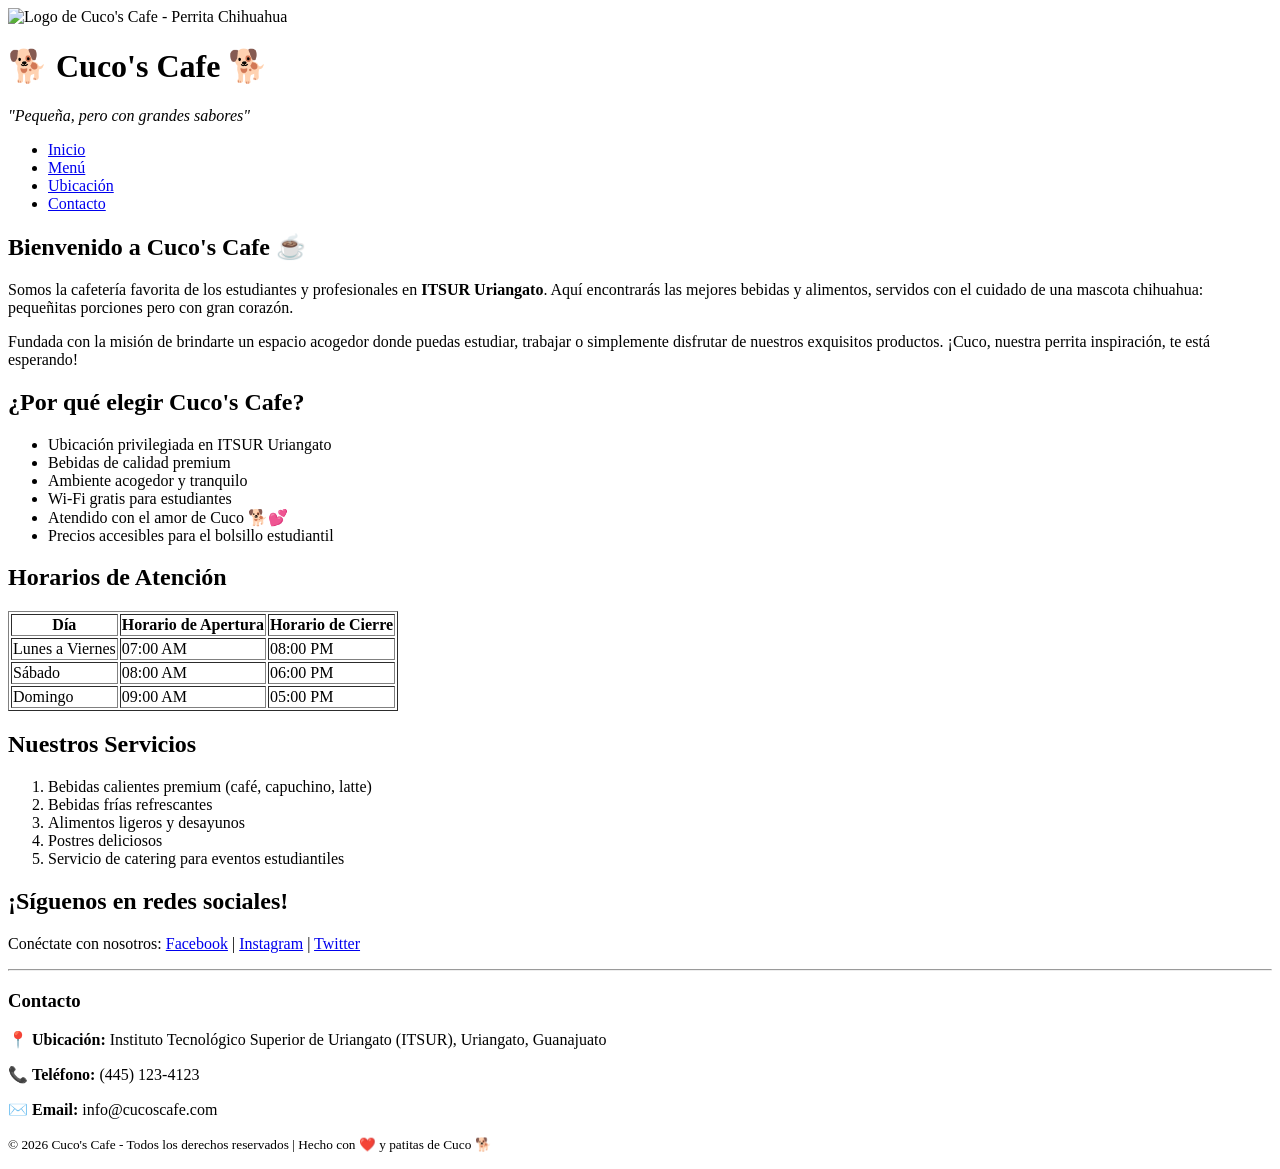
==== Frontend/Pages/index.html @ cb2fef87 "Cambios de estructura" ====
<!DOCTYPE html>
<html lang="es">
<head>
    <meta charset="UTF-8">
    <meta name="viewport" content="width=device-width, initial-scale=1.0">
    <title>Cuco's Cafe - Cafetería</title>
</head>
<body>
    <header>
        <div class="logo-placeholder">
            <img src="./Imagenes/Logotipo.png" alt="Logo de Cuco's Cafe - Perrita Chihuahua" width="400" height="300">
        </div>
        <h1>🐕 Cuco's Cafe 🐕</h1>
        <p><em>"Pequeña, pero con grandes sabores"</em></p>
    </header>

    <nav>
        <ul>
            <li><a href="index.html">Inicio</a></li>
            <li><a href="menu.html">Menú</a></li>
            <li><a href="ubicacion.html">Ubicación</a></li>
            <li><a href="contacto.html">Contacto</a></li>
        </ul>
    </nav>

    <main>
        <section>
            <article>
                <h2>Bienvenido a Cuco's Cafe ☕</h2>
                <p>
                    Somos la cafetería favorita de los estudiantes y profesionales en 
                    <strong>ITSUR Uriangato</strong>. Aquí encontrarás las mejores bebidas y alimentos, 
                    servidos con el cuidado de una mascota chihuahua: pequeñitas porciones 
                    pero con gran corazón.
                </p>
                <p>
                    Fundada con la misión de brindarte un espacio acogedor donde puedas estudiar, 
                    trabajar o simplemente disfrutar de nuestros exquisitos productos. 
                    ¡Cuco, nuestra perrita inspiración, te está esperando!
                </p>
            </article>

            <article>
                <h2>¿Por qué elegir Cuco's Cafe?</h2>
                <ul>
                    <li>Ubicación privilegiada en ITSUR Uriangato</li>
                    <li>Bebidas de calidad premium</li>
                    <li>Ambiente acogedor y tranquilo</li>
                    <li>Wi-Fi gratis para estudiantes</li>
                    <li>Atendido con el amor de Cuco 🐕💕</li>
                    <li>Precios accesibles para el bolsillo estudiantil</li>
                </ul>
            </article>
        </section>

        <section>
            <h2>Horarios de Atención</h2>
            <table border="1">
                <thead>
                    <tr>
                        <th>Día</th>
                        <th>Horario de Apertura</th>
                        <th>Horario de Cierre</th>
                    </tr>
                </thead>
                <tbody>
                    <tr>
                        <td>Lunes a Viernes</td>
                        <td>07:00 AM</td>
                        <td>08:00 PM</td>
                    </tr>
                    <tr>
                        <td>Sábado</td>
                        <td>08:00 AM</td>
                        <td>06:00 PM</td>
                    </tr>
                    <tr>
                        <td>Domingo</td>
                        <td>09:00 AM</td>
                        <td>05:00 PM</td>
                    </tr>
                </tbody>
            </table>
        </section>

        <section>
            <h2>Nuestros Servicios</h2>
            <ol>
                <li>Bebidas calientes premium (café, capuchino, latte)</li>
                <li>Bebidas frías refrescantes</li>
                <li>Alimentos ligeros y desayunos</li>
                <li>Postres deliciosos</li>
                <li>Servicio de catering para eventos estudiantiles</li>
            </ol>
        </section>

        <section>
            <h2>¡Síguenos en redes sociales!</h2>
            <p>
                Conéctate con nosotros:
                <a href="https://www.facebook.com" target="_blank">Facebook</a> | 
                <a href="https://www.instagram.com" target="_blank">Instagram</a> | 
                <a href="https://www.twitter.com" target="_blank">Twitter</a>
            </p>
        </section>
    </main>

    <footer>
        <hr>
        <h3>Contacto</h3>
        <p>📍 <strong>Ubicación:</strong> Instituto Tecnológico Superior de Uriangato (ITSUR), Uriangato, Guanajuato</p>
        <p>📞 <strong>Teléfono:</strong> (445) 123-4123</p>
        <p>✉️ <strong>Email:</strong> info@cucoscafe.com</p>
        <p><small>© 2026 Cuco's Cafe - Todos los derechos reservados | Hecho con ❤️ y patitas de Cuco 🐕</small></p>
    </footer>

</body>
</html>
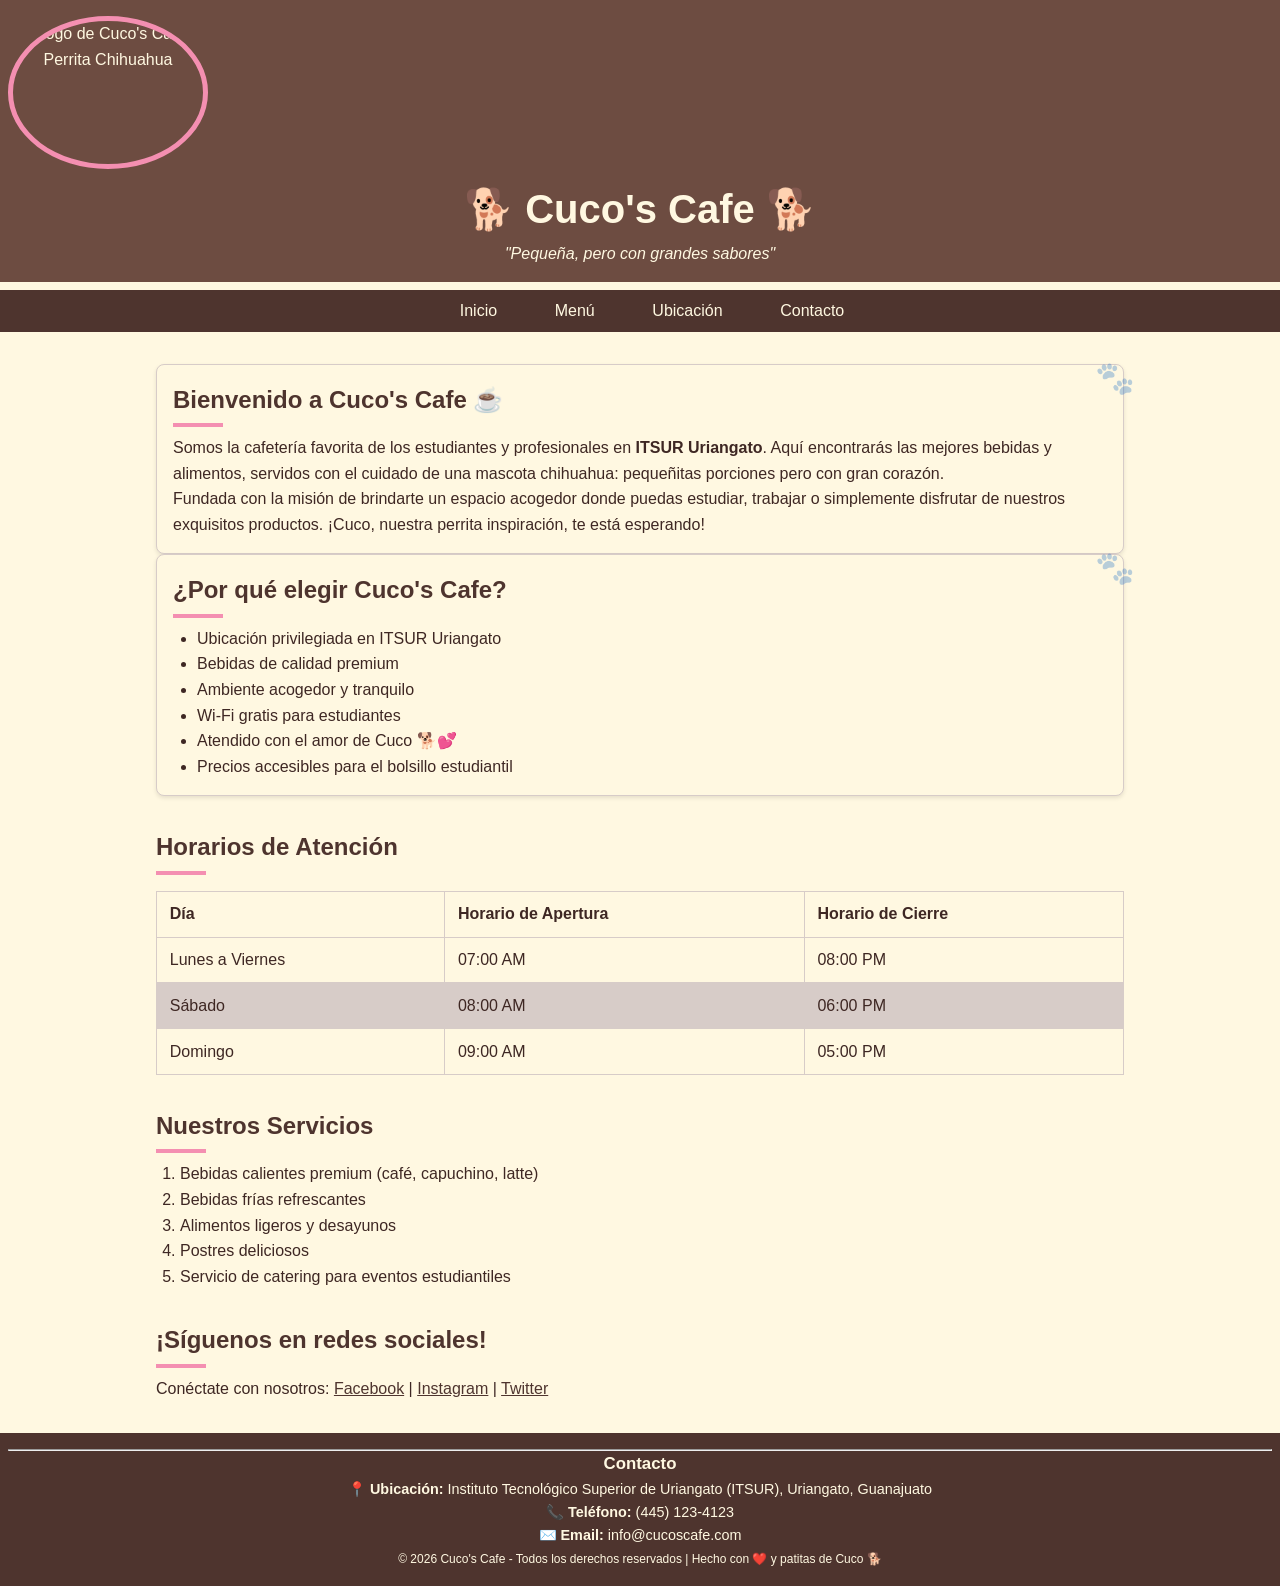
==== commit 30115b30: "feat: Primera versión de estilos en CSS" ====
--- a/Frontend/Pages/index.html
+++ b/Frontend/Pages/index.html
@@ -3,12 +3,13 @@
 <head>
     <meta charset="UTF-8">
     <meta name="viewport" content="width=device-width, initial-scale=1.0">
+    <link rel="stylesheet" href="../estilos.css">
     <title>Cuco's Cafe - Cafetería</title>
 </head>
 <body>
     <header>
         <div class="logo-placeholder">
-            <img src="./Imagenes/Logotipo.png" alt="Logo de Cuco's Cafe - Perrita Chihuahua" width="400" height="300">
+            <img src="../Pictures/Logotipo.png" alt="Logo de Cuco's Cafe - Perrita Chihuahua" width="400" height="300">
         </div>
         <h1>🐕 Cuco's Cafe 🐕</h1>
         <p><em>"Pequeña, pero con grandes sabores"</em></p>
--- a/Frontend/estilos.css
+++ b/Frontend/estilos.css
@@ -0,0 +1,215 @@
+/* Estilos para Cuco's Cafe - Tema café con acentos rosas y estética perruna */
+
+:root {
+    --brown-dark: #4e342e;
+    --brown-medium: #6d4c41;
+    --brown-light: #d7ccc8;
+    --cream: #fff8e1;
+    --pink: #f48fb1;
+    --text-primary: #3e2723;
+}
+
+/* Reset básico */
+* {
+    box-sizing: border-box;
+    margin: 0;
+    padding: 0;
+}
+
+body {
+    font-family: 'Segoe UI', Tahoma, Geneva, Verdana, sans-serif;
+    background: var(--cream);
+    color: var(--text-primary);
+    line-height: 1.6;
+    min-height: 100vh;
+}
+
+img {
+    max-width: 100%;
+    height: auto;
+    display: block;
+}
+
+header {
+    background: var(--brown-medium);
+    color: var(--cream);
+    text-align: center;
+    padding: 1rem 0.5rem;
+    position: relative;
+}
+
+header h1 {
+    font-size: 2.5rem;
+    margin-top: 0.5rem;
+}
+
+/* Logo centrado con bordes redondeados */
+.logo-placeholder img {
+    border: 5px solid var(--pink);
+    border-radius: 50%;
+    width: 200px;
+    height: auto;
+}
+
+nav {
+    background: var(--brown-dark);
+}
+
+nav ul {
+    list-style: none;
+    display: flex;
+    justify-content: center;
+}
+
+nav ul li {
+    margin: 0.5rem 1rem;
+}
+
+nav ul li a {
+    color: var(--cream);
+    text-decoration: none;
+    padding: 0.4rem 0.8rem;
+    border-radius: 4px;
+    transition: background 0.3s;
+}
+
+nav ul li a:hover,
+nav ul li a:focus {
+    background: var(--pink);
+    color: var(--brown-dark);
+}
+
+main {
+    max-width: 1000px;
+    margin: 2rem auto;
+    padding: 0 1rem;
+}
+
+section {
+    margin-bottom: 2rem;
+}
+
+section article {
+    background: var(--cream);
+    border: 1px solid var(--brown-light);
+    border-radius: 8px;
+    padding: 1rem;
+    box-shadow: 0 2px 4px rgba(0,0,0,0.1);
+    position: relative;
+}
+
+/* Paws decoration */
+section article::before {
+    content: "🐾";
+    position: absolute;
+    top: -12px;
+    right: -12px;
+    font-size: 2rem;
+    opacity: 0.3;
+}
+
+h2 {
+    color: var(--brown-dark);
+    margin-bottom: 0.5rem;
+    position: relative;
+}
+
+h2::after {
+    content: "";
+    display: block;
+    width: 50px;
+    height: 4px;
+    background: var(--pink);
+    margin-top: 4px;
+}
+
+table {
+    width: 100%;
+    border-collapse: collapse;
+    margin-top: 1rem;
+}
+
+table, th, td {
+    border: 1px solid var(--brown-light);
+}
+
+th, td {
+    padding: 0.6rem 0.8rem;
+    text-align: left;
+}
+
+tr:nth-child(even) {
+    background: var(--brown-light);
+}
+
+ul, ol {
+    margin-left: 1.5rem;
+    margin-top: 0.5rem;
+}
+
+footer {
+    background: var(--brown-dark);
+    color: var(--cream);
+    text-align: center;
+    padding: 1rem 0.5rem;
+    font-size: 0.9rem;
+    margin-top: auto;
+}
+
+footer a {
+    color: var(--pink);
+    text-decoration: none;
+}
+
+footer a:hover {
+    text-decoration: underline;
+}
+
+button, input[type="submit"], input[type="reset"] {
+    background: var(--pink);
+    color: var(--brown-dark);
+    border: none;
+    padding: 0.6rem 1rem;
+    border-radius: 4px;
+    cursor: pointer;
+    transition: background 0.3s;
+}
+
+button:hover, input[type="submit"]:hover, input[type="reset"]:hover {
+    background: var(--brown-dark);
+    color: var(--cream);
+}
+
+fieldset {
+    border: 1px solid var(--brown-light);
+    border-radius: 6px;
+    padding: 1rem;
+    margin-bottom: 1rem;
+}
+
+legend {
+    padding: 0 0.5rem;
+    font-weight: bold;
+    color: var(--brown-dark);
+}
+
+input[type="text"], input[type="email"], input[type="tel"], select, textarea {
+    width: 100%;
+    padding: 0.5rem;
+    border: 1px solid var(--brown-light);
+    border-radius: 4px;
+    margin-top: 0.2rem;
+}
+
+input:focus, select:focus, textarea:focus {
+    outline: none;
+    border-color: var(--pink);
+}
+
+/* link color general */
+a {
+    color: var(--brown-dark);
+}
+a:hover {
+    color: var(--pink);
+}
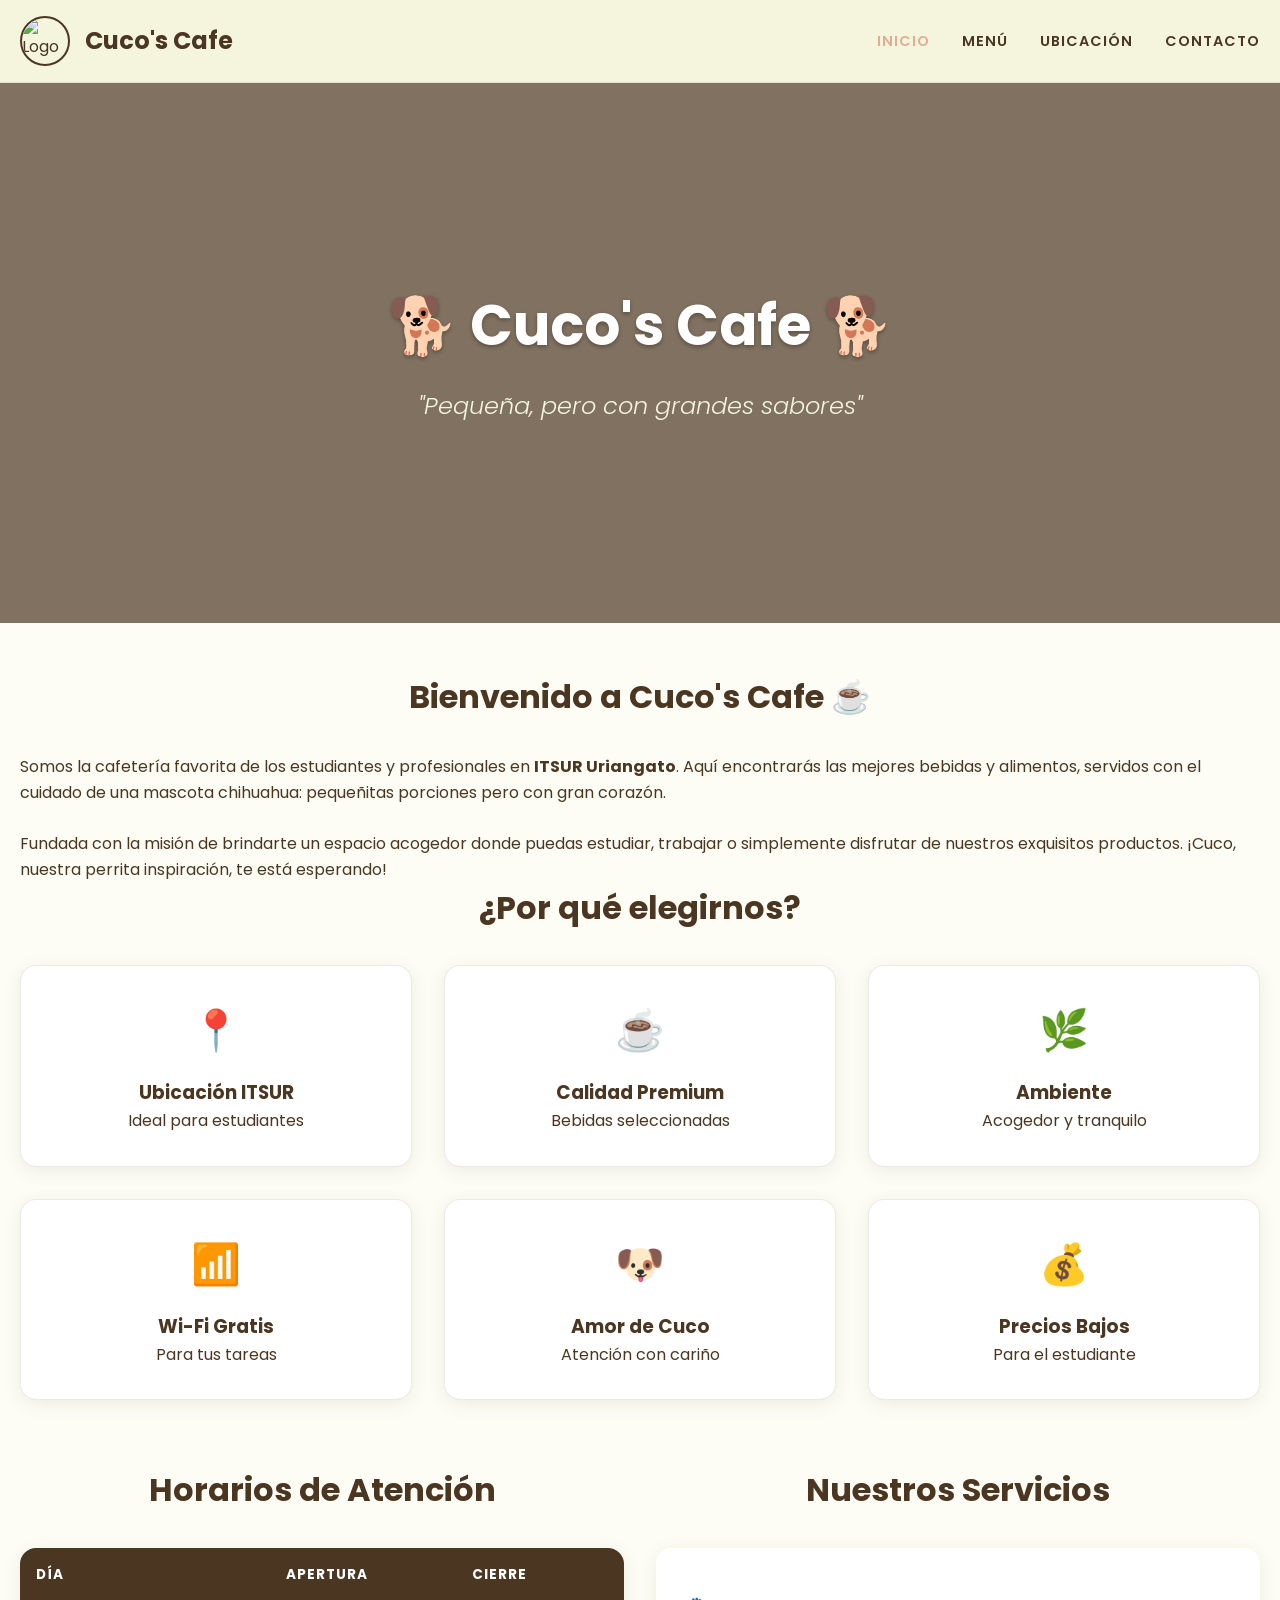
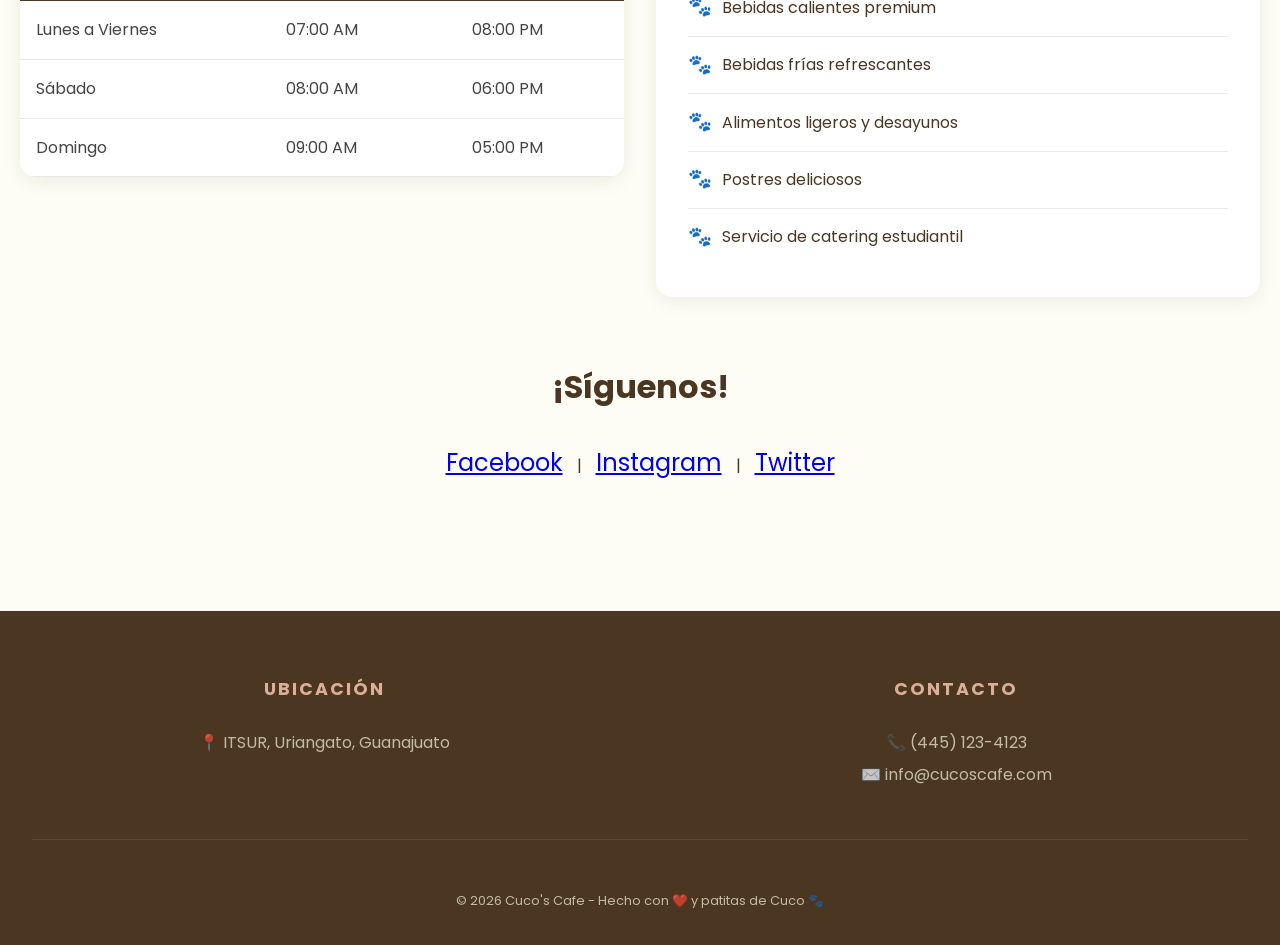
==== commit 58a3631e: "feat: arreglos en la UI (cambios del CSS)" ====
--- a/Frontend/Pages/index.html
+++ b/Frontend/Pages/index.html
@@ -7,112 +7,146 @@
     <title>Cuco's Cafe - Cafetería</title>
 </head>
 <body>
-    <header>
-        <div class="logo-placeholder">
-            <img src="../Pictures/Logotipo.png" alt="Logo de Cuco's Cafe - Perrita Chihuahua" width="400" height="300">
+    
+    <header class="main-header">
+        <div class="nav-container">
+            <a href="index.html" class="brand">
+                <img src="../Pictures/Logotipo.png" alt="Logo" class="logo">
+                <h1>Cuco's Cafe</h1>
+            </a>
+            <nav>
+                <ul>
+                    <li><a href="index.html" class="active">Inicio</a></li>
+                    <li><a href="menu.html">Menú</a></li>
+                    <li><a href="ubicacion.html">Ubicación</a></li>
+                    <li><a href="contacto.html">Contacto</a></li>
+                </ul>
+            </nav>
         </div>
-        <h1>🐕 Cuco's Cafe 🐕</h1>
-        <p><em>"Pequeña, pero con grandes sabores"</em></p>
     </header>
 
-    <nav>
-        <ul>
-            <li><a href="index.html">Inicio</a></li>
-            <li><a href="menu.html">Menú</a></li>
-            <li><a href="ubicacion.html">Ubicación</a></li>
-            <li><a href="contacto.html">Contacto</a></li>
-        </ul>
-    </nav>
+    <section class="hero">
+        <div class="hero-content">
+            <h1>🐕 Cuco's Cafe 🐕</h1>
+            <p>"Pequeña, pero con grandes sabores"</p>
+        </div>
+    </section>
 
     <main>
         <section>
             <article>
                 <h2>Bienvenido a Cuco's Cafe ☕</h2>
-                <p>
-                    Somos la cafetería favorita de los estudiantes y profesionales en 
-                    <strong>ITSUR Uriangato</strong>. Aquí encontrarás las mejores bebidas y alimentos, 
-                    servidos con el cuidado de una mascota chihuahua: pequeñitas porciones 
-                    pero con gran corazón.
-                </p>
-                <p>
-                    Fundada con la misión de brindarte un espacio acogedor donde puedas estudiar, 
-                    trabajar o simplemente disfrutar de nuestros exquisitos productos. 
-                    ¡Cuco, nuestra perrita inspiración, te está esperando!
-                </p>
+                <div class="intro-text">
+                    <p>Somos la cafetería favorita de los estudiantes y profesionales en <strong>ITSUR Uriangato</strong>. Aquí encontrarás las mejores bebidas y alimentos, servidos con el cuidado de una mascota chihuahua: pequeñitas porciones pero con gran corazón.</p>
+                    <br>
+                    <p>Fundada con la misión de brindarte un espacio acogedor donde puedas estudiar, trabajar o simplemente disfrutar de nuestros exquisitos productos. ¡Cuco, nuestra perrita inspiración, te está esperando!</p>
+                </div>
             </article>
 
-            <article>
-                <h2>¿Por qué elegir Cuco's Cafe?</h2>
-                <ul>
-                    <li>Ubicación privilegiada en ITSUR Uriangato</li>
-                    <li>Bebidas de calidad premium</li>
-                    <li>Ambiente acogedor y tranquilo</li>
-                    <li>Wi-Fi gratis para estudiantes</li>
-                    <li>Atendido con el amor de Cuco 🐕💕</li>
-                    <li>Precios accesibles para el bolsillo estudiantil</li>
-                </ul>
-            </article>
+            <h2>¿Por qué elegirnos?</h2>
+            <div class="grid-container">
+                <div class="card">
+                    <span class="card-icon">📍</span>
+                    <h3>Ubicación ITSUR</h3>
+                    <p>Ideal para estudiantes</p>
+                </div>
+                <div class="card">
+                    <span class="card-icon">☕</span>
+                    <h3>Calidad Premium</h3>
+                    <p>Bebidas seleccionadas</p>
+                </div>
+                <div class="card">
+                    <span class="card-icon">🌿</span>
+                    <h3>Ambiente</h3>
+                    <p>Acogedor y tranquilo</p>
+                </div>
+                <div class="card">
+                    <span class="card-icon">📶</span>
+                    <h3>Wi-Fi Gratis</h3>
+                    <p>Para tus tareas</p>
+                </div>
+                <div class="card">
+                    <span class="card-icon">🐶</span>
+                    <h3>Amor de Cuco</h3>
+                    <p>Atención con cariño</p>
+                </div>
+                <div class="card">
+                    <span class="card-icon">💰</span>
+                    <h3>Precios Bajos</h3>
+                    <p>Para el estudiante</p>
+                </div>
+            </div>
         </section>
 
-        <section>
-            <h2>Horarios de Atención</h2>
-            <table border="1">
-                <thead>
-                    <tr>
-                        <th>Día</th>
-                        <th>Horario de Apertura</th>
-                        <th>Horario de Cierre</th>
-                    </tr>
-                </thead>
-                <tbody>
-                    <tr>
-                        <td>Lunes a Viernes</td>
-                        <td>07:00 AM</td>
-                        <td>08:00 PM</td>
-                    </tr>
-                    <tr>
-                        <td>Sábado</td>
-                        <td>08:00 AM</td>
-                        <td>06:00 PM</td>
-                    </tr>
-                    <tr>
-                        <td>Domingo</td>
-                        <td>09:00 AM</td>
-                        <td>05:00 PM</td>
-                    </tr>
-                </tbody>
-            </table>
+        <section class="grid-container" style="grid-template-columns: 1fr 1fr;">
+            <div>
+                <h2>Horarios de Atención</h2>
+                <div class="table-container">
+                    <table>
+                        <thead>
+                            <tr>
+                                <th>Día</th>
+                                <th>Apertura</th>
+                                <th>Cierre</th>
+                            </tr>
+                        </thead>
+                        <tbody>
+                            <tr>
+                                <td>Lunes a Viernes</td>
+                                <td>07:00 AM</td>
+                                <td>08:00 PM</td>
+                            </tr>
+                            <tr>
+                                <td>Sábado</td>
+                                <td>08:00 AM</td>
+                                <td>06:00 PM</td>
+                            </tr>
+                            <tr>
+                                <td>Domingo</td>
+                                <td>09:00 AM</td>
+                                <td>05:00 PM</td>
+                            </tr>
+                        </tbody>
+                    </table>
+                </div>
+            </div>
+
+            <div>
+                <h2>Nuestros Servicios</h2>
+                <ul class="styled-list">
+                    <li>Bebidas calientes premium</li>
+                    <li>Bebidas frías refrescantes</li>
+                    <li>Alimentos ligeros y desayunos</li>
+                    <li>Postres deliciosos</li>
+                    <li>Servicio de catering estudiantil</li>
+                </ul>
+            </div>
         </section>
 
-        <section>
-            <h2>Nuestros Servicios</h2>
-            <ol>
-                <li>Bebidas calientes premium (café, capuchino, latte)</li>
-                <li>Bebidas frías refrescantes</li>
-                <li>Alimentos ligeros y desayunos</li>
-                <li>Postres deliciosos</li>
-                <li>Servicio de catering para eventos estudiantiles</li>
-            </ol>
-        </section>
-
-        <section>
-            <h2>¡Síguenos en redes sociales!</h2>
-            <p>
-                Conéctate con nosotros:
-                <a href="https://www.facebook.com" target="_blank">Facebook</a> | 
-                <a href="https://www.instagram.com" target="_blank">Instagram</a> | 
-                <a href="https://www.twitter.com" target="_blank">Twitter</a>
-            </p>
+        <section style="text-align: center; margin-top: 3rem;">
+            <h2>¡Síguenos!</h2>
+            <div class="social-links">
+                <a href="#">Facebook</a> | 
+                <a href="#">Instagram</a> | 
+                <a href="#">Twitter</a>
+            </div>
         </section>
     </main>
 
     <footer>
+        <div class="footer-content">
+            <div>
+                <h3>Ubicación</h3>
+                <p>📍 ITSUR, Uriangato, Guanajuato</p>
+            </div>
+            <div>
+                <h3>Contacto</h3>
+                <p>📞 (445) 123-4123</p>
+                <p>✉️ info@cucoscafe.com</p>
+            </div>
+        </div>
         <hr>
-        <h3>Contacto</h3>
-        <p>📍 <strong>Ubicación:</strong> Instituto Tecnológico Superior de Uriangato (ITSUR), Uriangato, Guanajuato</p>
-        <p>📞 <strong>Teléfono:</strong> (445) 123-4123</p>
-        <p>✉️ <strong>Email:</strong> info@cucoscafe.com</p>
-        <p><small>© 2026 Cuco's Cafe - Todos los derechos reservados | Hecho con ❤️ y patitas de Cuco 🐕</small></p>
+        <p style="text-align: center; font-size: 0.8rem;">© 2026 Cuco's Cafe - Hecho con ❤️ y patitas de Cuco 🐾</p>
     </footer>
 
 </body>
